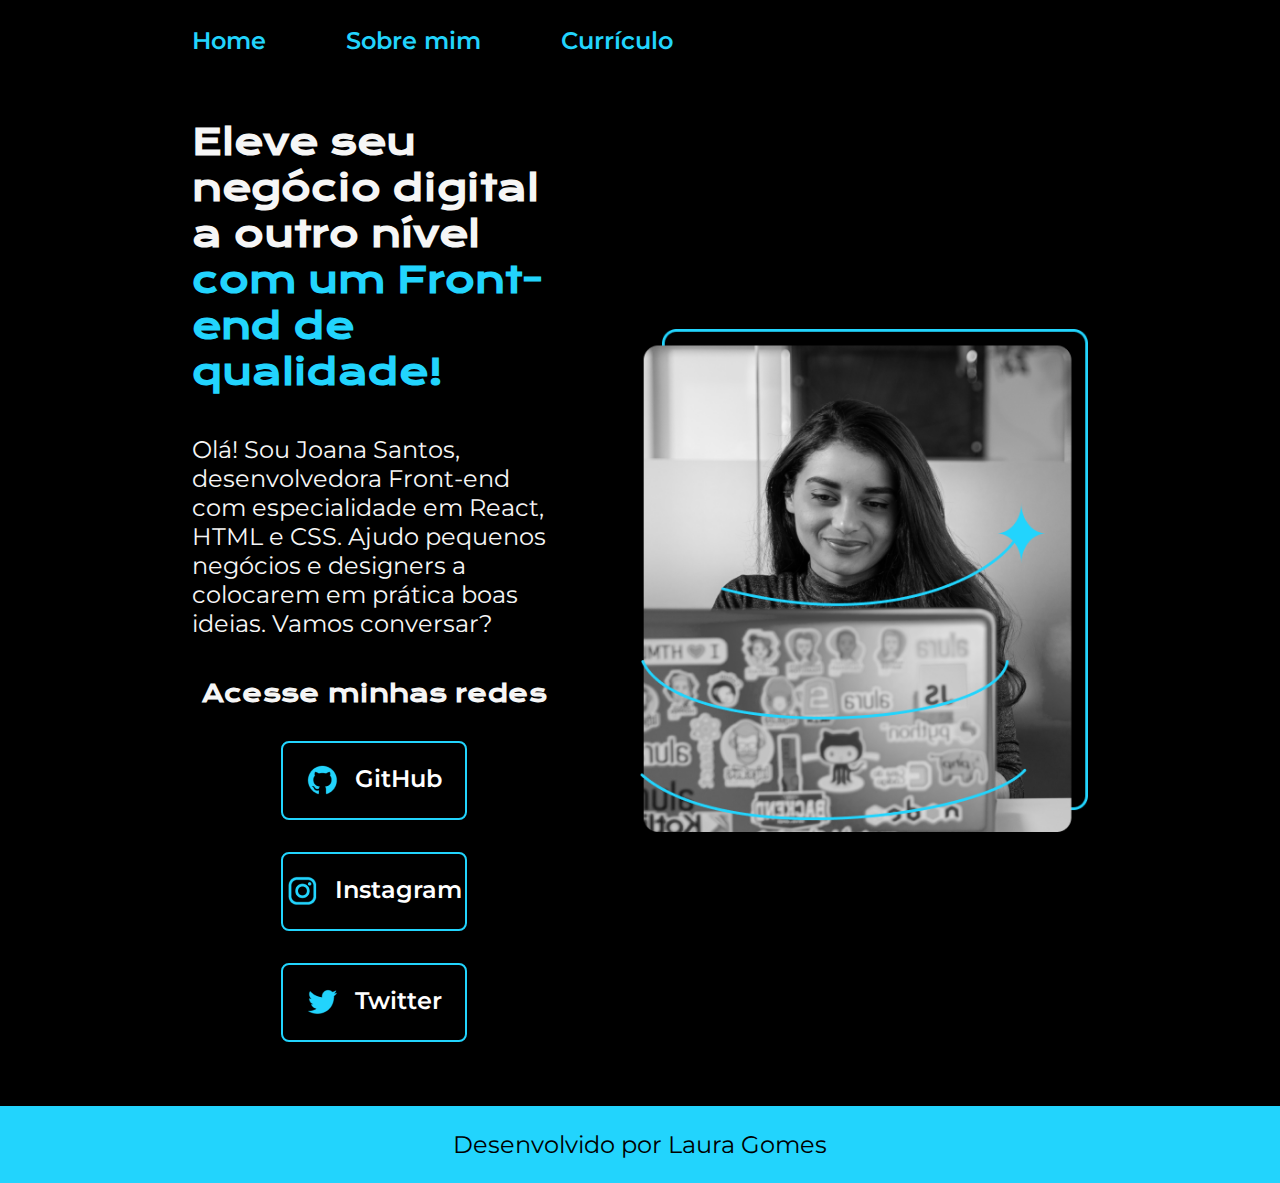
==== index.html @ fb1083bb "Add files via upload" ====
<!DOCTYPE html>
<html lang="pt-br">

<head>
    <meta charset="UTF-8">
    <meta http-equiv="X-UA-Compatible" content="IE=edge">
    <meta name="viewport" content="width=device-width, initial-scale=1.0">
    <title>Portifolio</title>
    <link rel="stylesheet" href="styles/style.css">

</head>

<body>
    <header class="cabecalho">
        <nav class="cabecalho__menu">
            <a class="cabecalho__menu__link" href="index.html">Home</a>
            <a class="cabecalho__menu__link" href="about.html">Sobre mim</a>
            <a class="cabecalho__menu__link" href="curriculo.html">Currículo</a>
        </nav>
    </header>
    <main class="apresentacao">
        <section class="apresentacao__conteudo">
            <h1 class="apresentacao__conteudo__titulo">
                Eleve seu negócio digital a outro nível
                <strong class="titulo-destaque">com um Front-end de qualidade!
                </strong>
            </h1>
            <p class="apresentacao__conteudo__paragrafo">Olá! Sou Joana Santos, desenvolvedora
                Front-end com especialidade em React, HTML e
                CSS. Ajudo pequenos negócios e designers a
                colocarem em prática boas ideias. Vamos
                conversar?</p>
            <div class="apresentacao__links">
                <h2 class="apresentacao__conteudo__subtitulo"> Acesse minhas redes </h2>
                <a class="apresentacao__links__link" href="https://github.com/llauragomess">
                    <img src="./assets/github.png">
                    GitHub </a>
                <a class="apresentacao__links__link" href="https://www.instagram.com/llauragomess/">
                    <img src="./assets/instagram.png">
                    Instagram</a>
                <a class="apresentacao__links__link" href="https://twitter.com/mosby___">
                    <img src="./assets/twitter.png">
                    Twitter</a>
            </div>
        </section>

        <img class="imagem" src="./assets/Imagem.png" alt="Foto da Joana Santos programando">


    </main>
    <footer class="rodape">
        <p>Desenvolvido por Laura Gomes</p>
    </footer>
</body>

</html>
---- styles/style.css ----
@import url('https://fonts.googleapis.com/css2?family=Krona+One&display=swap');
@import url('https://fonts.googleapis.com/css2?family=Montserrat&display=swap');
@import url('https://fonts.googleapis.com/css2?family=Montserrat:wght@600&display=swap');

:root{
    --cor-primaria:#000000;
    --cor-secundaria:#F6F6F6;
    --cor-terciaria:#22D4FD;
    --cor-hoover: #272727;

    --fonte-primaria: 'Krona One', sans-serif;
    --fonte-secundaria: 'Montserrat', sans-serif;
}
* {
    margin: 0;
    padding: 0;
}

body {
    box-sizing: border-box;
    background-color:var(--cor-primaria);
    color: var(--cor-secundaria);
}

.apresentacao {
    margin: 5% 15%;
    display: flex;
    align-items: center;
    justify-content: space-between;
    gap: 84px;
}

.apresentacao__conteudo {
    width: 50%;
    display: flex;
    flex-direction: column;
    gap: 40px;
}

.apresentacao__conteudo__titulo {
    font-size: 2.25rem;
    font-family: var(--fonte-primaria);
}

.titulo-destaque {
    color: var(--cor-terciaria);
}
.cabecalho{
    padding: 2% 0% 0% 15%;
}
.cabecalho__menu{
    display: flex;
    gap: 80px;
}
.cabecalho__menu__link{
    font-size: 1.5rem;
    font-weight: 600;
    color:var(--cor-terciaria);
    font-family: var(--fonte-secundaria);
    text-decoration: none;
}
.apresentacao__conteudo__paragrafo {
    font-size: 1.5rem;
    font-family: var(--fonte-secundaria);
}

.apresentacao__links {
    display: flex;
    flex-direction: column;
    justify-content: space-between;
    align-items: center;
    gap: 32px;
}

.apresentacao__links__link {
    display: flex;
    justify-content: center;
    gap: 16px;
    border: 2px solid var(--cor-terciaria);
    width: 50%;
    text-align: center;
    border-radius: 8px;
    font-size: 1.5rem;
    padding: 21.5px 0;
    text-decoration: none;
    color: white;
    font-family: var(--fonte-secundaria);
    font-weight: 600;
}

.apresentacao__conteudo__subtitulo {
    font-size: 1.5rem;
    font-family: var(--fonte-primaria);
}

.apresentacao__links__link {
    transition: 0.5s;
}

.apresentacao__links__link:hover {
    background-color: var(--cor-hoover);
    transform: scale(1.1);
}
.apresentacao__conteudo__texto{
    text-decoration: none;
    font-size: 1.5rem;
    font-family: var(--fonte-secundaria);
}
.imagem {
    width: 50%;
}


.rodape {
    color: var(--cor-primaria);
    background-color: var(--cor-terciaria);
    padding: 24px;
    text-align: center;
    font-size: 1.5rem;
    font-weight: 400;
    font-family: var(--fonte-secundaria);
}

@media(max-width: 1250px){
    .cabecalho{
        padding: 10%;
    }
    .cabecalho__menu{
        justify-content: center;
    }
  
    .apresentacao{
        flex-direction: column-reverse;
        padding: 5%;
    }
    .apresentacao__conteudo{
        width: auto;
    }
}
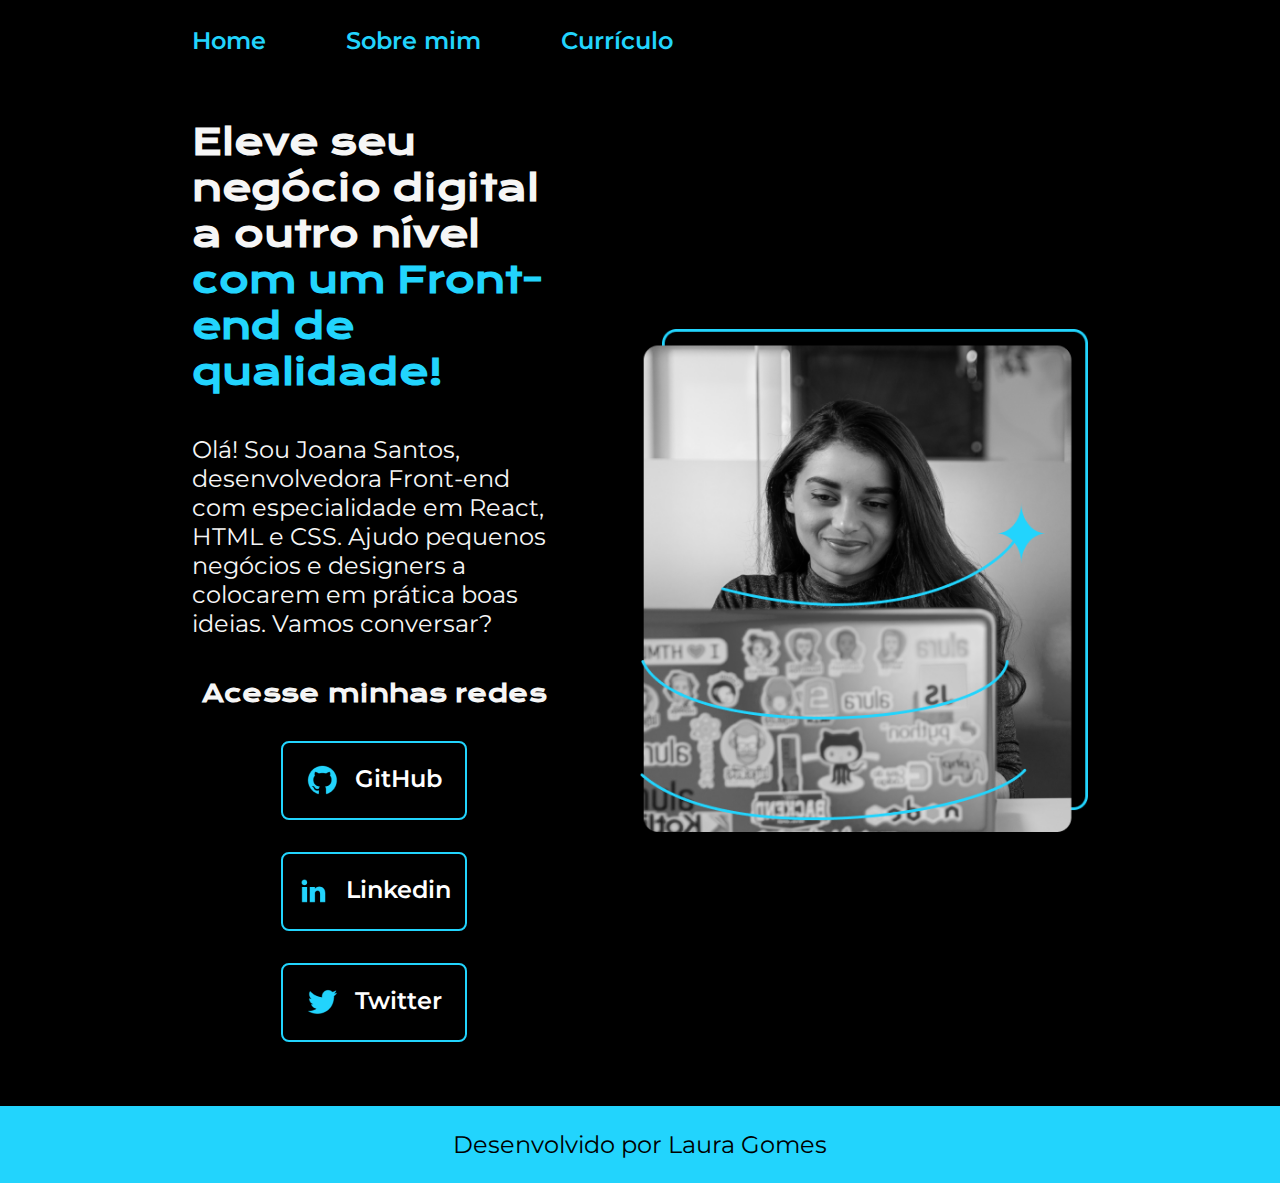
==== commit 37517ba1: "Update index.html" ====
--- a/index.html
+++ b/index.html
@@ -35,9 +35,9 @@
                 <a class="apresentacao__links__link" href="https://github.com/llauragomess">
                     <img src="./assets/github.png">
                     GitHub </a>
-                <a class="apresentacao__links__link" href="https://www.instagram.com/llauragomess/">
-                    <img src="./assets/instagram.png">
-                    Instagram</a>
+                <a class="apresentacao__links__link" href="https://www.linkedin.com/in/laura-gomes-b1320821b">
+                    <img src="./assets/linkedin.png">
+                    Linkedin</a>
                 <a class="apresentacao__links__link" href="https://twitter.com/mosby___">
                     <img src="./assets/twitter.png">
                     Twitter</a>
@@ -53,4 +53,4 @@
     </footer>
 </body>
 
-</html>+</html>
--- a/styles/style.css
+++ b/styles/style.css
@@ -136,4 +136,4 @@
     .apresentacao__conteudo{
         width: auto;
     }
-}+}
